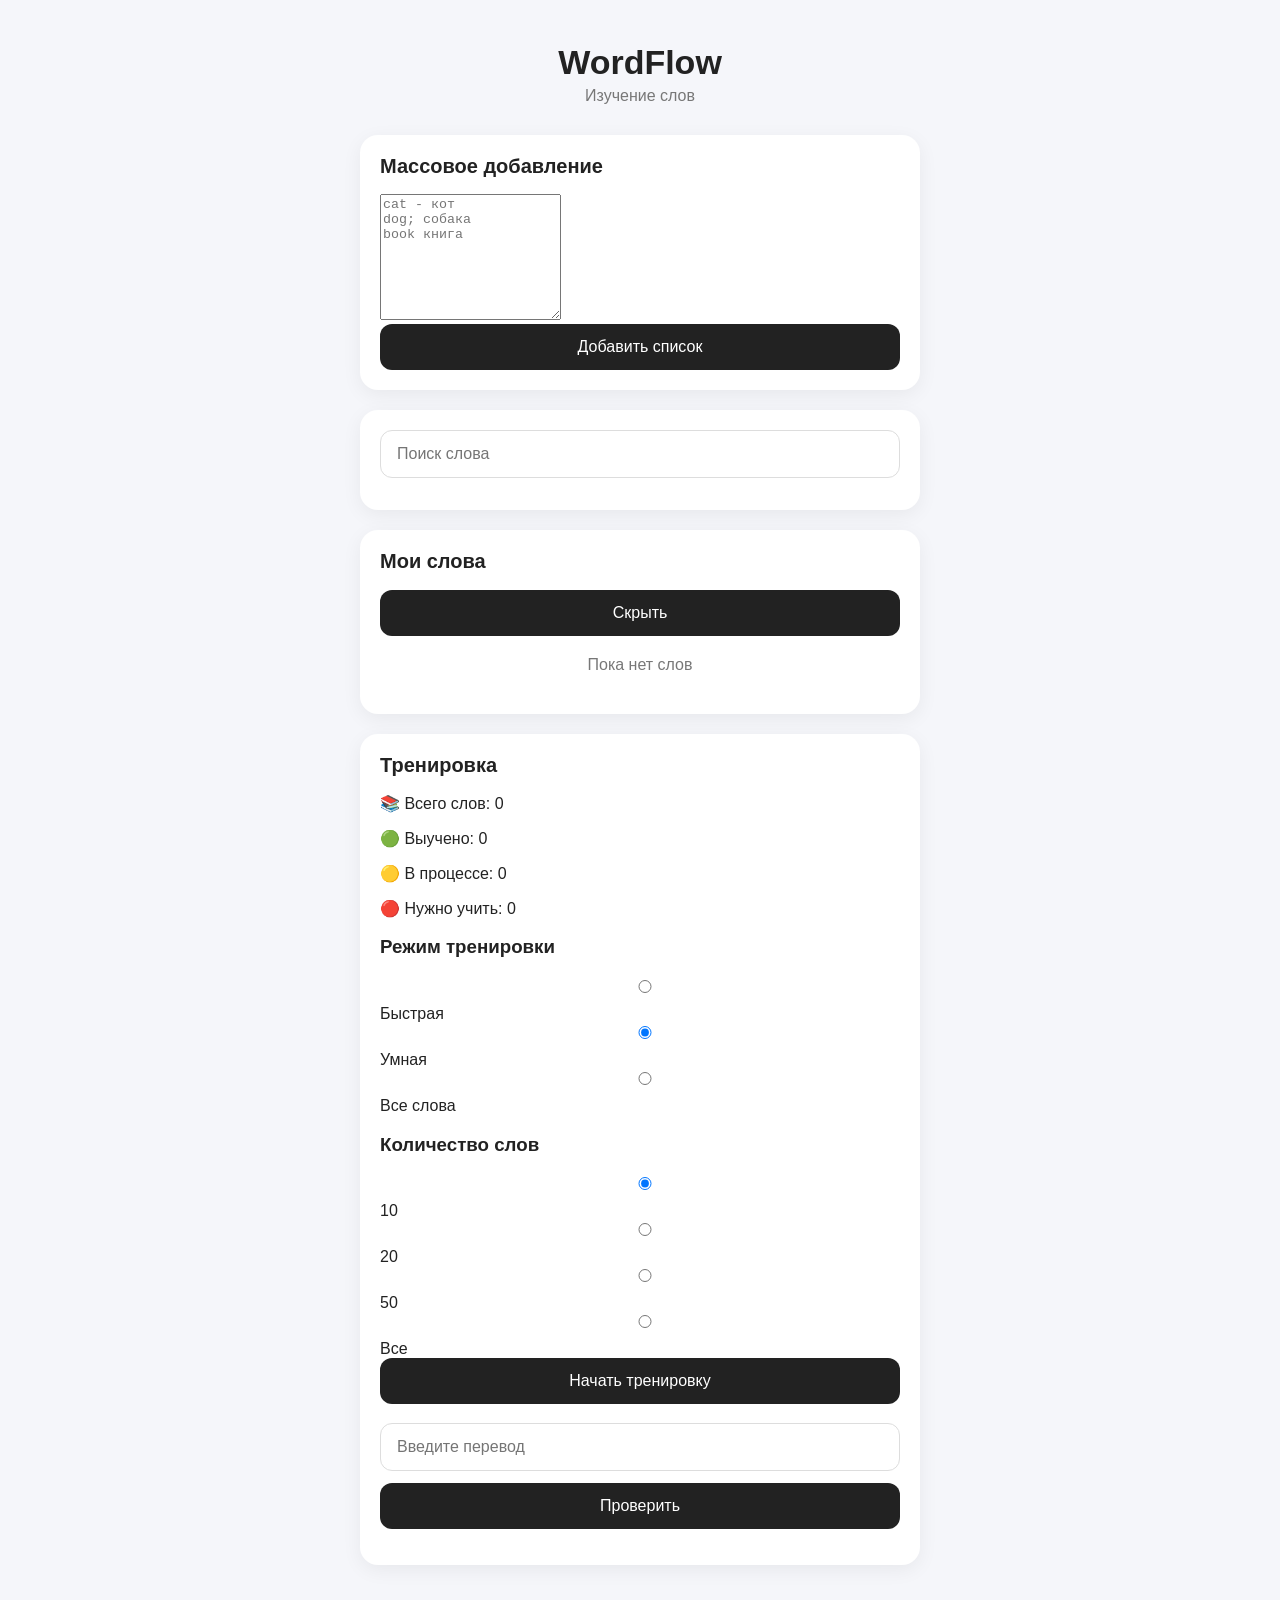
==== v2/index.html @ bb797ace "Update index.html" ====
<!DOCTYPE html>
<html lang="ru">

<head>

<meta charset="UTF-8">

<meta name="viewport" content="width=device-width, initial-scale=1.0">

<title>WordFlow</title>

<link rel="stylesheet" href="style.css">

</head>


<body>


<div class="app">


<header>

<h1>WordFlow</h1>

<p>Изучение слов</p>

</header>





<section class="bulk-add">

<h2>Массовое добавление</h2>

<textarea
    id="bulkInput"
    rows="8"
    placeholder="cat - кот
dog; собака
book книга"
></textarea>

<button id="bulkAddButton">
    Добавить список
</button>

</section>

<section 
    class="edit-word"
    id="editWordSection"
    style="display:none;"
>

<h2>Изменить слово</h2>

<input
id="editEnglishInput"
type="text"
placeholder="English"
/>


<input
id="editRussianInput"
type="text"
placeholder="Русский"
/>


<button id="saveEditButton">
    Сохранить
</button>


<button id="cancelEditButton">
    Отмена
</button>


</section>
    
<section class="search">


<input
id="searchInput"
type="text"
placeholder="Поиск слова"
/>


</section>




<section class="words">


<h2>
Мои слова
</h2>

<button id="toggleWordsButton">
    Скрыть
</button>
    
<div id="wordsList">

</div>


</section>
  <section class="training">


<h2>
Тренировка
</h2>
      <div id="wordsStats">


<p>
📚 Всего слов:
<span id="totalWords">
0
</span>
</p>


<p>
🟢 Выучено:
<span id="learnedWords">
0
</span>
</p>


<p>
🟡 В процессе:
<span id="learningWords">
0
</span>
</p>


<p>
🔴 Нужно учить:
<span id="newWords">
0
</span>
</p>


</div>

<div class="training-settings">


<h3>
Режим тренировки
</h3>


<label>
<input
type="radio"
name="trainingMode"
value="quick"
>
Быстрая
</label>


<label>
<input
type="radio"
name="trainingMode"
value="smart"
checked
>
Умная
</label>


<label>
<input
type="radio"
name="trainingMode"
value="all"
>
Все слова
</label>


<h3>
Количество слов
</h3>


<label>
<input
type="radio"
name="trainingCount"
value="10"
checked
>
10
</label>


<label>
<input
type="radio"
name="trainingCount"
value="20"
>
20
</label>


<label>
<input
type="radio"
name="trainingCount"
value="50"
>
50
</label>


<label>
<input
type="radio"
name="trainingCount"
value="all"
>
Все
</label>


</div>

<button id="startTrainingButton">
Начать тренировку
</button>



<div id="trainingArea">


<h3 id="wordElement">

</h3>



<input
id="answerInput"
type="text"
placeholder="Введите перевод"
/>



<button id="checkButton">
Проверить
</button>



<p id="resultElement">

</p>


</div>


</section>


</div>



<script src="js/model.js"></script>

<script src="js/storage.js"></script>

<script src="js/words.js"></script>

<script src="js/algorithm.js"></script>

<script src="js/training.js"></script>

<script src="js/app.js"></script>






</body>

</html>

document
    .getElementById(
        "startTrainingButton"
    )
    .addEventListener(
        "click",
        startTraining
    );


checkButton.addEventListener(
    "click",
    checkAnswer
);
---- v2/style.css ----
/*
WordFlow
style.css
*/

* {
    box-sizing: border-box;
}


body {

    margin: 0;

    padding: 0;

    font-family:
        -apple-system,
        BlinkMacSystemFont,
        "Segoe UI",
        sans-serif;

    background: #f5f6fa;

    color: #222;

}



.app {

    max-width: 600px;

    margin: 0 auto;

    padding: 20px;

}



header {

    text-align: center;

    margin-bottom: 30px;

}


header h1 {

    margin-bottom: 5px;

    font-size: 34px;

}


header p {

    margin-top: 0;

    color: #777;

}





section {

    background: white;

    border-radius: 18px;

    padding: 20px;

    margin-bottom: 20px;

    box-shadow:
        0 5px 20px rgba(0,0,0,0.06);

}




h2 {

    margin-top: 0;

    font-size: 20px;

}




input {

    width: 100%;

    padding: 14px 16px;

    margin-bottom: 12px;

    border-radius: 12px;

    border:

        1px solid #ddd;

    font-size: 16px;

    outline: none;

}



input:focus {

    border-color: #777;

}




button {

    width: 100%;

    padding: 14px;

    border: none;

    border-radius: 12px;

    background: #222;

    color: white;

    font-size: 16px;

    cursor: pointer;

}



button:active {

    transform: scale(0.98);

}




.word-card {

    display: flex;

    justify-content: space-between;

    align-items: center;

    padding: 15px;

    border-radius: 14px;

    background: #f7f7f7;

    margin-bottom: 10px;

}



.word-text {

    display: flex;

    flex-direction: column;

    gap: 5px;

}


.word-text .english {

    font-weight: 600;

}


.word-text .russian {

    color: #666;

}



.word-actions button {

    width: auto;

    padding:

        8px 12px;

    margin-left: 5px;

    background:

        #ddd;

    color:

        #222;

    font-size:

        14px;

}



.empty {

    text-align:

        center;

    color:

        #777;

    padding:

        20px;

}



/* мобильная адаптация */

@media(max-width:600px){

    .app{

        padding:15px;

    }


    header h1{

        font-size:28px;

    }

}
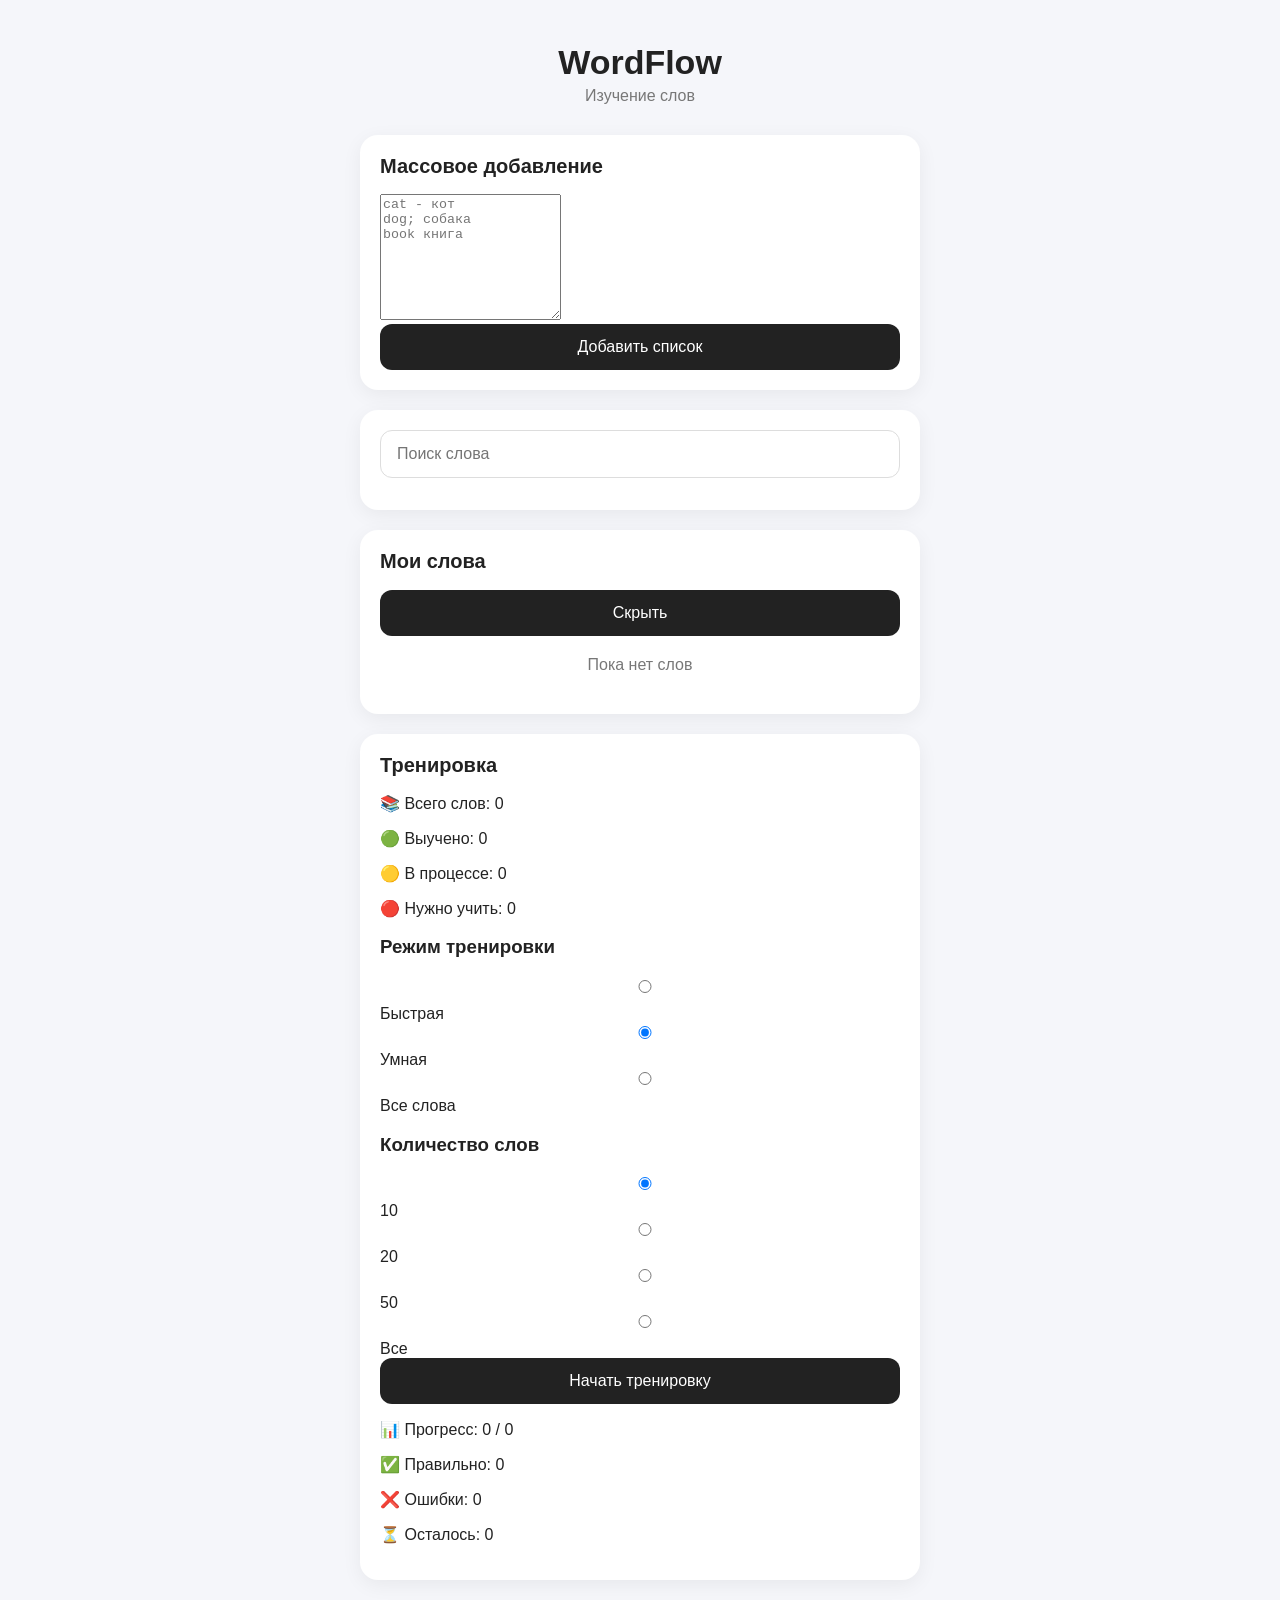
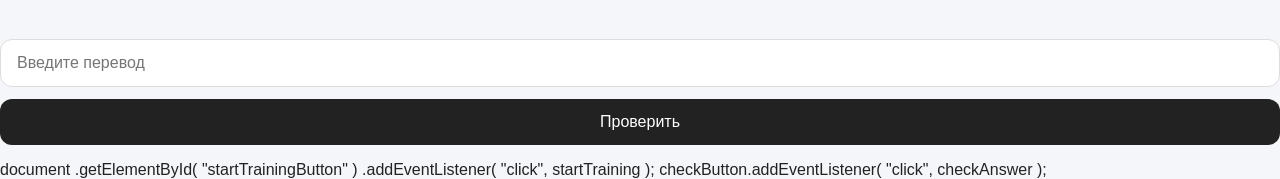
==== commit c4df54ea: "Update index.html" ====
--- a/v2/index.html
+++ b/v2/index.html
@@ -250,6 +250,43 @@
 Начать тренировку
 </button>
 
+<p>
+📊 Прогресс:
+<span id="trainingCurrent">
+0
+</span>
+/
+<span id="trainingTotal">
+0
+</span>
+</p>
+
+
+<p>
+✅ Правильно:
+<span id="trainingCorrect">
+0
+</span>
+</p>
+
+
+<p>
+❌ Ошибки:
+<span id="trainingWrong">
+0
+</span>
+</p>
+
+
+<p>
+⏳ Осталось:
+<span id="trainingLeft">
+0
+</span>
+</p>
+
+
+</div>
 
 
 <div id="trainingArea">
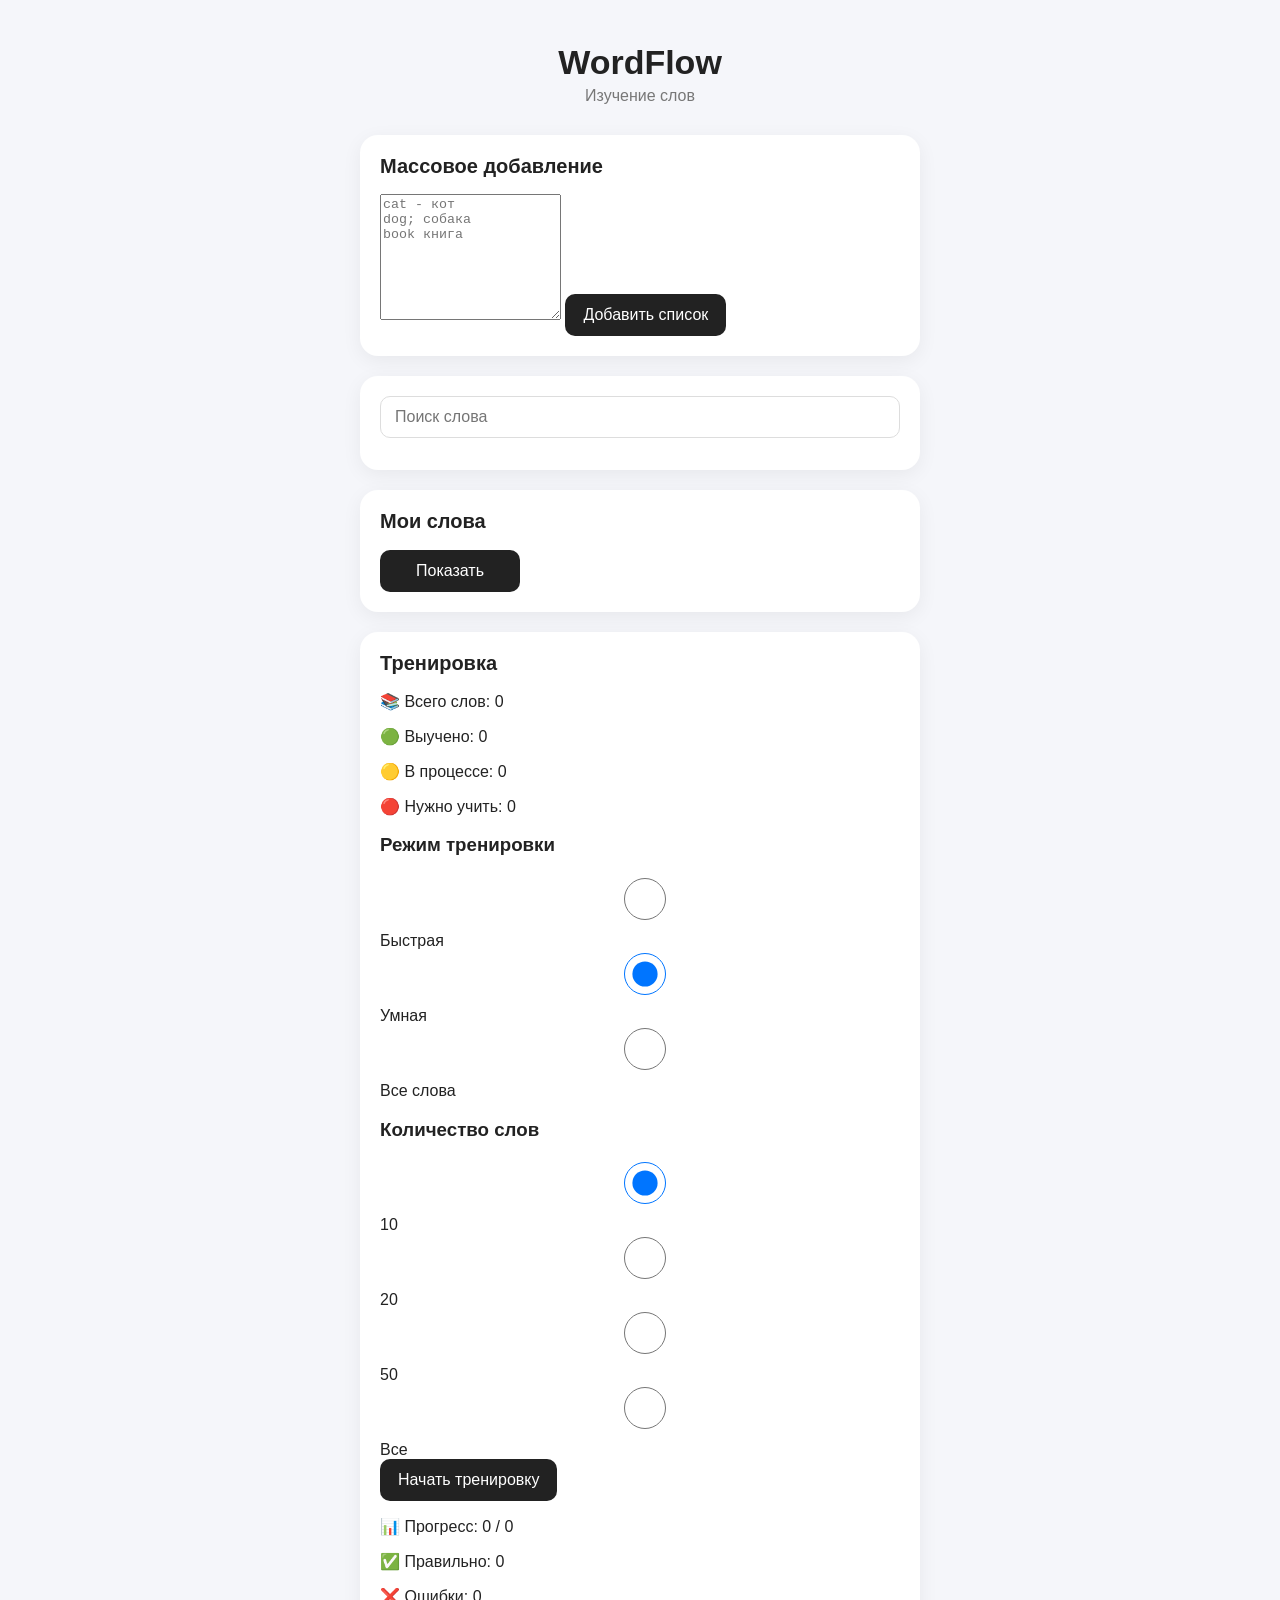
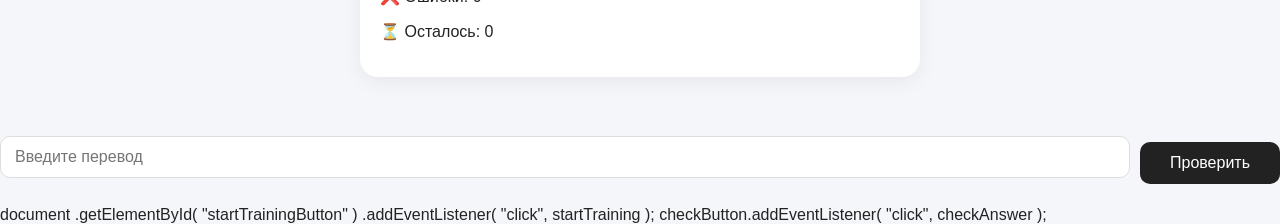
==== commit 7cdaa39e: "Update index.html" ====
--- a/v2/index.html
+++ b/v2/index.html
@@ -298,6 +298,9 @@
 
 
 
+<div class="training-answer">
+
+
 <input
 id="answerInput"
 type="text"
@@ -309,6 +312,9 @@
 <button id="checkButton">
 Проверить
 </button>
+
+
+</div>
 
 
 
--- a/v2/style.css
+++ b/v2/style.css
@@ -103,20 +103,23 @@
 
     width: 100%;
 
-    padding: 14px 16px;
+    height: 42px;
+
+    padding: 0 14px;
 
     margin-bottom: 12px;
 
-    border-radius: 12px;
+    border-radius: 10px;
 
     border:
-
         1px solid #ddd;
 
     font-size: 16px;
 
     outline: none;
 
+    box-sizing: border-box;
+
 }
 
 
@@ -132,13 +135,17 @@
 
 button {
 
-    width: 100%;
-
-    padding: 14px;
+    width: auto;
+
+    min-width: 140px;
+
+    height: 42px;
+
+    padding: 0 18px;
 
     border: none;
 
-    border-radius: 12px;
+    border-radius: 10px;
 
     background: #222;
 
@@ -269,3 +276,31 @@
     }
 
 }
+
+.training-answer {
+
+    display: flex;
+
+    gap: 10px;
+
+    align-items: center;
+
+}
+
+
+#answerInput {
+
+    flex: 1;
+
+    width: auto;
+
+}
+
+
+#checkButton {
+
+    width: 140px;
+
+    flex-shrink: 0;
+
+}
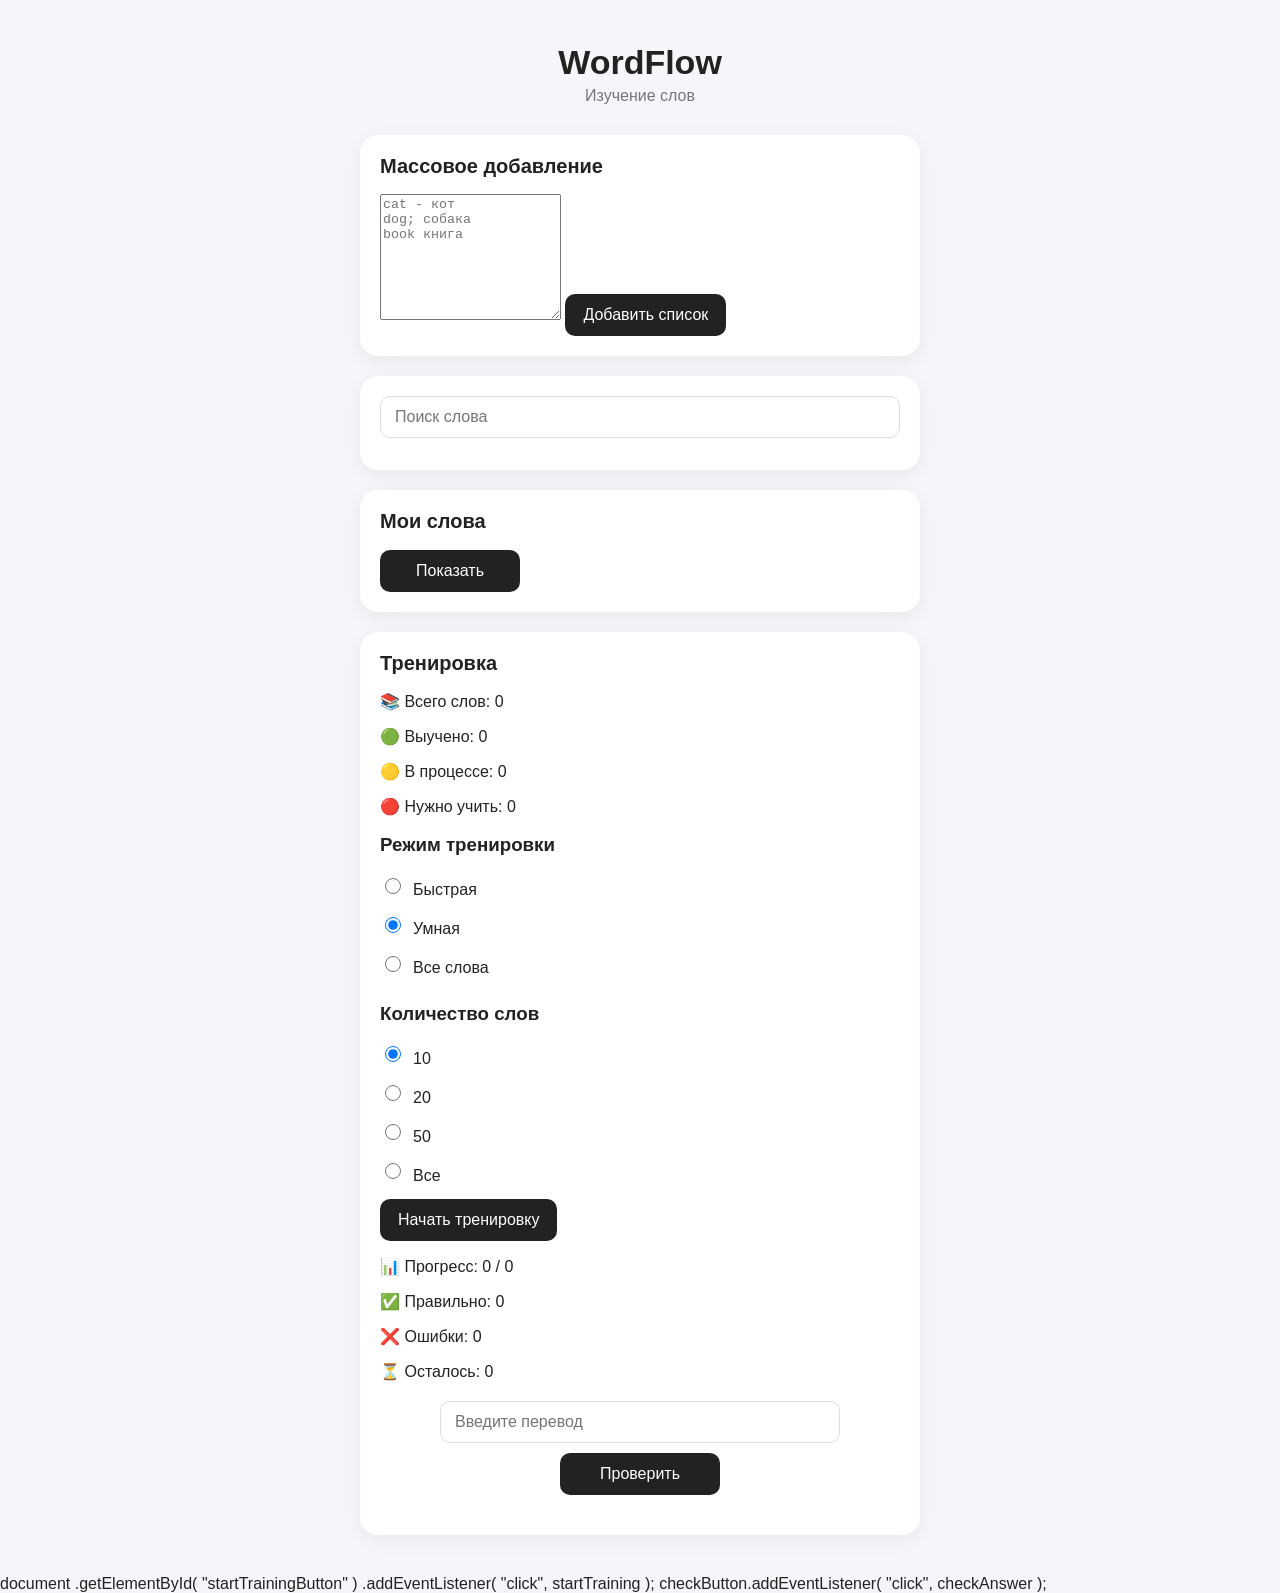
==== commit ffc2b453: "Update index.html" ====
--- a/v2/index.html
+++ b/v2/index.html
@@ -286,7 +286,6 @@
 </p>
 
 
-</div>
 
 
 <div id="trainingArea">
@@ -296,9 +295,6 @@
 
 </h3>
 
-
-
-<div class="training-answer">
 
 
 <input
@@ -307,15 +303,9 @@
 placeholder="Введите перевод"
 />
 
-
-
 <button id="checkButton">
 Проверить
 </button>
-
-
-</div>
-
 
 
 <p id="resultElement">
--- a/v2/style.css
+++ b/v2/style.css
@@ -135,172 +135,276 @@
 
 button {
 
+    min-width:140px;
+
+    height:42px;
+
+    padding:0 18px;
+
+    border:none;
+
+    border-radius:10px;
+
+    background:#222;
+
+    color:white;
+
+    font-size:16px;
+
+    cursor:pointer;
+
+}
+
+
+
+button:active {
+
+    transform: scale(0.98);
+
+}
+
+
+
+
+.word-card {
+
+    display:flex;
+
+    justify-content:space-between;
+
+    align-items:center;
+
+    padding:15px;
+
+    border-radius:14px;
+
+    background:#f7f7f7;
+
+    margin-bottom:10px;
+
+}
+
+
+
+.word-text {
+
+    flex-direction: column;
+
+    gap: 5px;
+
+}
+
+
+.word-text .english {
+
+    font-weight: 600;
+
+}
+
+
+.word-text .russian {
+
+    color: #666;
+
+}
+
+
+
+.word-actions button {
+
     width: auto;
 
-    min-width: 140px;
+    padding:
+
+        8px 12px;
+
+    margin-left: 5px;
+
+    background:
+
+        #ddd;
+
+    color:
+
+        #222;
+
+    font-size:
+
+        14px;
+
+}
+
+
+
+.empty {
+
+    text-align:
+
+        center;
+
+    color:
+
+        #777;
+
+    padding:
+
+        20px;
+
+}
+
+
+
+/* мобильная адаптация */
+
+@media(max-width:600px){
+
+    .app{
+
+        padding:15px;
+
+    }
+
+
+    header h1{
+
+        font-size:28px;
+
+    }
+
+}
+
+
+
+
+#checkButton {
+
+    display: block;
+
+    width: 160px;
+
+    height:42px;
+
+    margin: 10px auto;
+
+}
+
+.training-settings input[type="radio"] {
+
+    width: 16px;
+
+    height: 16px;
+
+    margin-right: 6px;
+
+}
+
+
+.training-settings label {
+
+    display: flex;
+
+    align-items: center;
+
+    gap: 6px;
+
+    font-size: 16px;
+
+    margin-bottom: 8px;
+
+}
+
+#trainingArea {
+
+    max-width: 400px;
+
+}
+
+
+
+#trainingArea {
+
+    max-width: 400px;
+
+    margin: 20px auto;
+
+    text-align: center;
+
+}
+
+
+#answerInput {
+
+    display: block;
+
+    width: 100%;
+
+    max-width: 400px;
 
     height: 42px;
 
-    padding: 0 18px;
-
-    border: none;
-
-    border-radius: 10px;
-
-    background: #222;
-
-    color: white;
-
-    font-size: 16px;
-
-    cursor: pointer;
-
-}
-
-
-
-button:active {
-
-    transform: scale(0.98);
-
-}
-
-
-
-
-.word-card {
-
-    display: flex;
-
-    justify-content: space-between;
-
-    align-items: center;
-
-    padding: 15px;
-
-    border-radius: 14px;
-
-    background: #f7f7f7;
-
-    margin-bottom: 10px;
-
-}
-
-
-
-.word-text {
-
-    display: flex;
-
-    flex-direction: column;
-
-    gap: 5px;
-
-}
-
-
-.word-text .english {
-
-    font-weight: 600;
-
-}
-
-
-.word-text .russian {
-
-    color: #666;
-
-}
-
-
-
-.word-actions button {
-
-    width: auto;
-
-    padding:
-
-        8px 12px;
-
-    margin-left: 5px;
-
-    background:
-
-        #ddd;
-
-    color:
-
-        #222;
-
-    font-size:
-
-        14px;
-
-}
-
-
-
-.empty {
-
-    text-align:
-
-        center;
-
-    color:
-
-        #777;
-
-    padding:
-
-        20px;
-
-}
-
-
-
-/* мобильная адаптация */
-
-@media(max-width:600px){
-
-    .app{
-
-        padding:15px;
-
-    }
-
-
-    header h1{
-
-        font-size:28px;
-
-    }
-
-}
-
-.training-answer {
-
-    display: flex;
-
-    gap: 10px;
-
-    align-items: center;
-
-}
-
-
-#answerInput {
-
-    flex: 1;
-
-    width: auto;
-
-}
-
-
-#checkButton {
-
-    width: 140px;
-
-    flex-shrink: 0;
-
-}
+    margin: 10px auto;
+
+    box-sizing: border-box;
+
+}
+
+
+
+.add-word button {
+
+    display: block;
+
+    margin: 10px auto;
+
+}
+
+
+.add-word input {
+
+    display:block;
+
+    width:100%;
+
+}
+
+#addWordButton {
+
+    display: block;
+
+    margin: 10px auto;
+
+}
+
+
+#englishInput,
+#russianInput {
+
+    display: block;
+
+    width: 100%;
+
+    box-sizing: border-box;
+
+}
+
+
+
+#addWordButton {
+
+    display: block !important;
+
+    width: 160px;
+
+    margin: 15px auto 0;
+
+}
+
+
+#englishInput,
+#russianInput {
+
+    display: block;
+
+    width: 100%;
+
+}
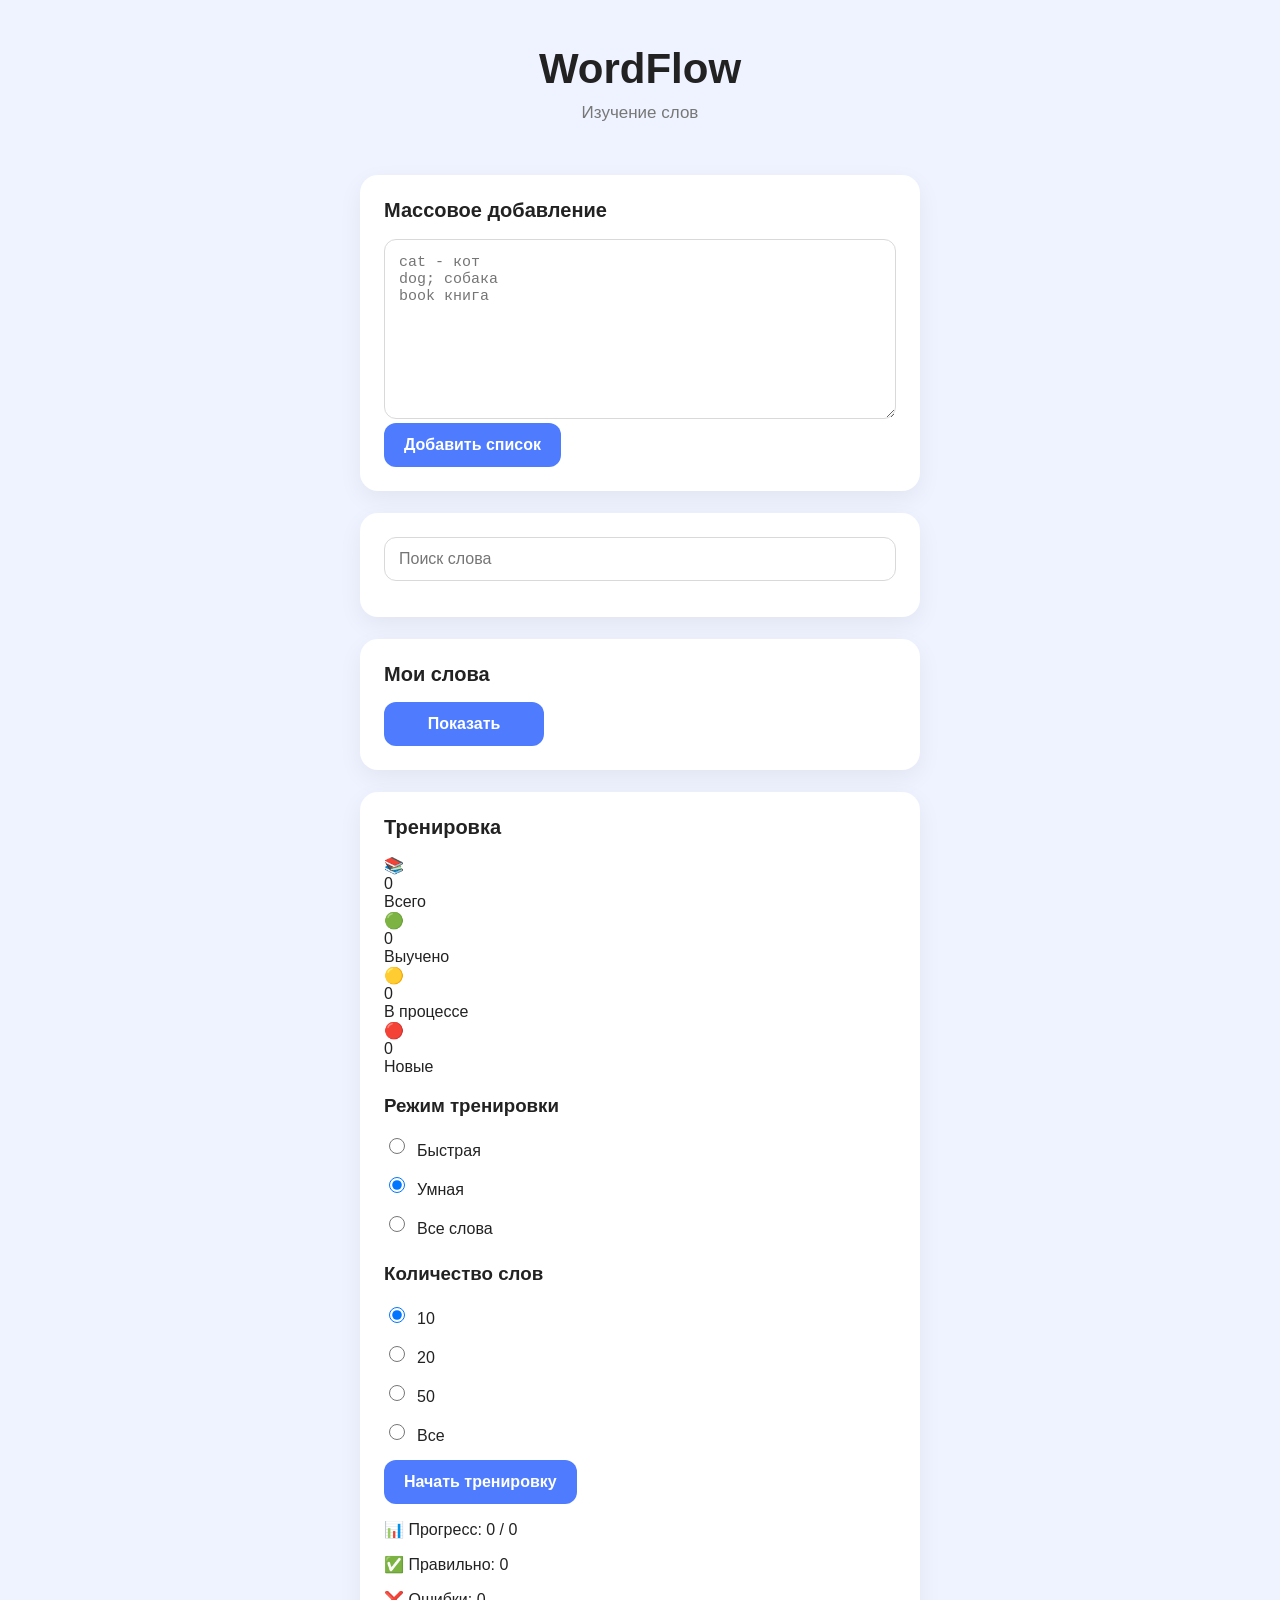
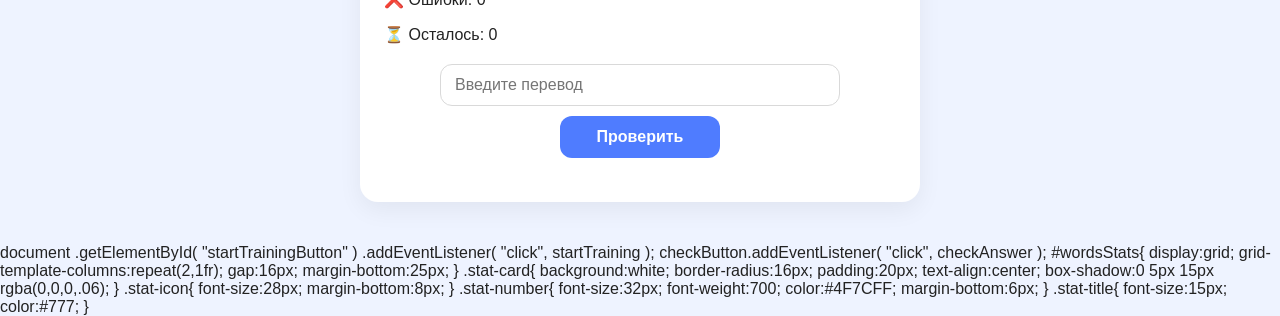
==== commit 43bf5b11: "Update index.html" ====
--- a/v2/index.html
+++ b/v2/index.html
@@ -122,43 +122,81 @@
 <h2>
 Тренировка
 </h2>
-      <div id="wordsStats">
-
-
-<p>
-📚 Всего слов:
-<span id="totalWords">
-0
-</span>
-</p>
-
-
-<p>
-🟢 Выучено:
-<span id="learnedWords">
-0
-</span>
-</p>
-
-
-<p>
-🟡 В процессе:
-<span id="learningWords">
-0
-</span>
-</p>
-
-
-<p>
-🔴 Нужно учить:
-<span id="newWords">
-0
-</span>
-</p>
-
-
-</div>
-
+<div id="wordsStats">
+
+<div class="stat-card">
+
+<div class="stat-icon">📚</div>
+
+<div
+class="stat-number"
+id="totalWords"
+>
+0
+</div>
+
+<div class="stat-title">
+Всего
+</div>
+
+</div>
+
+
+<div class="stat-card">
+
+<div class="stat-icon">🟢</div>
+
+<div
+class="stat-number"
+id="learnedWords"
+>
+0
+</div>
+
+<div class="stat-title">
+Выучено
+</div>
+
+</div>
+
+
+<div class="stat-card">
+
+<div class="stat-icon">🟡</div>
+
+<div
+class="stat-number"
+id="learningWords"
+>
+0
+</div>
+
+<div class="stat-title">
+В процессе
+</div>
+
+</div>
+
+
+<div class="stat-card">
+
+<div class="stat-icon">🔴</div>
+
+<div
+class="stat-number"
+id="newWords"
+>
+0
+</div>
+
+<div class="stat-title">
+Новые
+</div>
+
+</div>
+
+</div>
+      
 <div class="training-settings">
 
 
@@ -358,3 +396,57 @@
     "click",
     checkAnswer
 );
+
+#wordsStats{
+
+display:grid;
+
+grid-template-columns:repeat(2,1fr);
+
+gap:16px;
+
+margin-bottom:25px;
+
+}
+
+.stat-card{
+
+background:white;
+
+border-radius:16px;
+
+padding:20px;
+
+text-align:center;
+
+box-shadow:0 5px 15px rgba(0,0,0,.06);
+
+}
+
+.stat-icon{
+
+font-size:28px;
+
+margin-bottom:8px;
+
+}
+
+.stat-number{
+
+font-size:32px;
+
+font-weight:700;
+
+color:#4F7CFF;
+
+margin-bottom:6px;
+
+}
+
+.stat-title{
+
+font-size:15px;
+
+color:#777;
+
+}
--- a/v2/style.css
+++ b/v2/style.css
@@ -20,7 +20,7 @@
         "Segoe UI",
         sans-serif;
 
-    background: #f5f6fa;
+    background: #eef3ff;
 
     color: #222;
 
@@ -44,54 +44,59 @@
 
     text-align: center;
 
-    margin-bottom: 30px;
+    padding: 25px 0 35px;
 
 }
 
 
 header h1 {
 
-    margin-bottom: 5px;
-
-    font-size: 34px;
+    margin: 0;
+
+    font-size: 42px;
+
+    font-weight: 700;
+
+    color: #222;
 
 }
 
 
 header p {
 
+    margin-top: 10px;
+
+    font-size: 17px;
+
+    color: #777;
+
+}
+
+
+
+
+
+section {
+
+    background: white;
+
+    border-radius: 18px;
+
+    padding: 24px;
+
+    margin-bottom: 22px;
+
+    box-shadow: 0 8px 25px rgba(0,0,0,.06);
+
+}
+
+
+
+
+h2 {
+
     margin-top: 0;
 
-    color: #777;
-
-}
-
-
-
-
-
-section {
-
-    background: white;
-
-    border-radius: 18px;
-
-    padding: 20px;
-
-    margin-bottom: 20px;
-
-    box-shadow:
-        0 5px 20px rgba(0,0,0,0.06);
-
-}
-
-
-
-
-h2 {
-
-    margin-top: 0;
-
     font-size: 20px;
 
 }
@@ -103,22 +108,19 @@
 
     width: 100%;
 
-    height: 42px;
+    height: 44px;
 
     padding: 0 14px;
 
     margin-bottom: 12px;
 
-    border-radius: 10px;
-
-    border:
-        1px solid #ddd;
+    border-radius: 12px;
+
+    border: 1px solid #d9d9d9;
 
     font-size: 16px;
 
-    outline: none;
-
-    box-sizing: border-box;
+    transition: .2s;
 
 }
 
@@ -126,40 +128,54 @@
 
 input:focus {
 
-    border-color: #777;
-
-}
-
+    border-color: #4F7CFF;
+
+    box-shadow: 0 0 0 3px rgba(79,124,255,.15);
+
+}
 
 
 
 button {
 
-    min-width:140px;
-
-    height:42px;
-
-    padding:0 18px;
-
-    border:none;
-
-    border-radius:10px;
-
-    background:#222;
-
-    color:white;
-
-    font-size:16px;
-
-    cursor:pointer;
-
-}
-
+    width: auto;
+
+    min-width: 160px;
+
+    height: 44px;
+
+    padding: 0 20px;
+
+    border: none;
+
+    border-radius: 12px;
+
+    background: #4F7CFF;
+
+    color: white;
+
+    font-size: 16px;
+
+    font-weight: 600;
+
+    cursor: pointer;
+
+    transition: .2s;
+
+}
+
+
+
+button:hover {
+
+    background: #3E69E8;
+
+}
 
 
 button:active {
 
-    transform: scale(0.98);
+    transform: scale(.97);
 
 }
 
@@ -408,3 +424,31 @@
     width: 100%;
 
 }
+
+textarea {
+
+    width: 100%;
+
+    min-height: 180px;
+
+    padding: 14px;
+
+    border-radius: 12px;
+
+    border: 1px solid #d9d9d9;
+
+    font-size: 15px;
+
+    resize: vertical;
+
+    transition: .2s;
+
+}
+
+textarea:focus {
+
+    border-color: #4F7CFF;
+
+    box-shadow: 0 0 0 3px rgba(79,124,255,.15);
+
+}
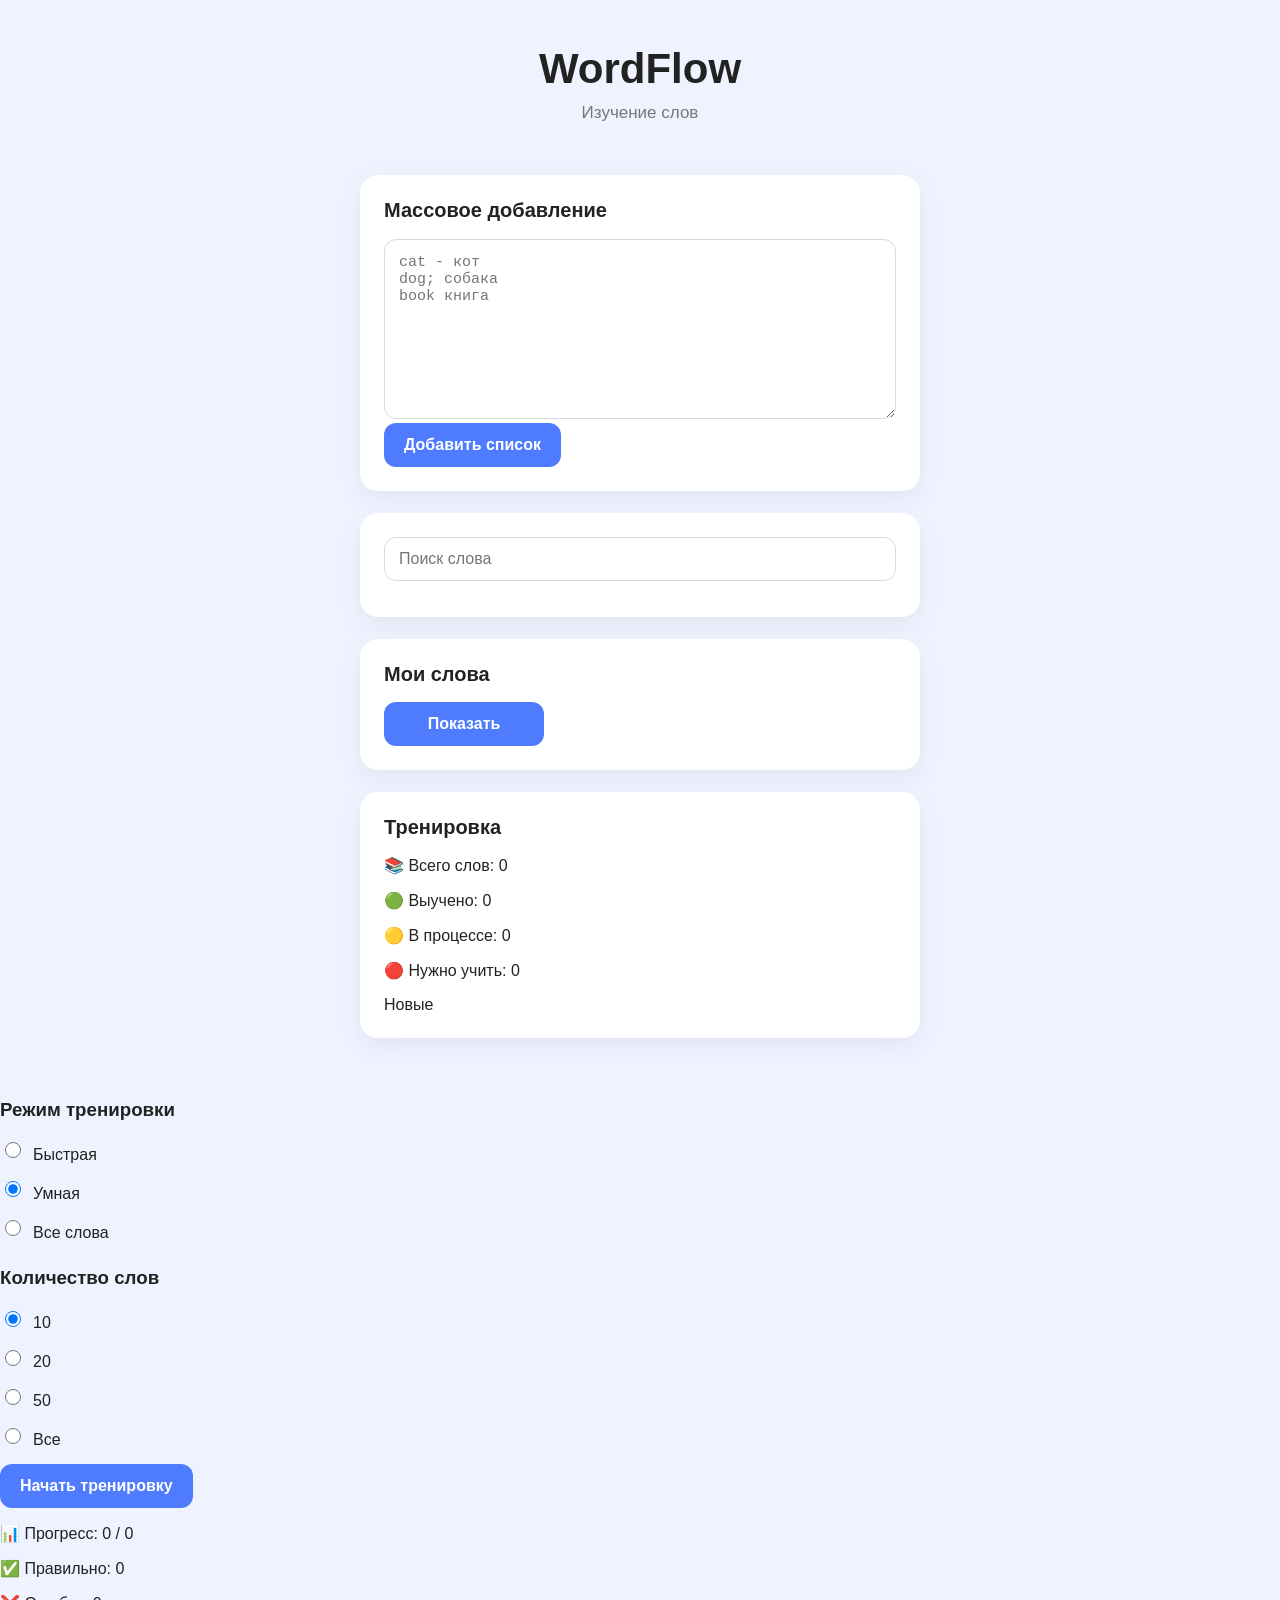
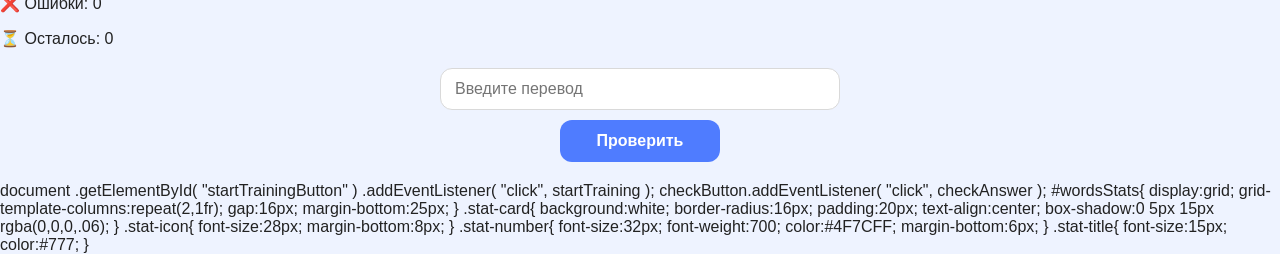
==== commit bf1a68c2: "Update index.html" ====
--- a/v2/index.html
+++ b/v2/index.html
@@ -123,72 +123,37 @@
 Тренировка
 </h2>
 <div id="wordsStats">
-
-<div class="stat-card">
-
-<div class="stat-icon">📚</div>
-
-<div
-class="stat-number"
-id="totalWords"
->
-0
-</div>
-
-<div class="stat-title">
-Всего
-</div>
-
-</div>
-
-
-<div class="stat-card">
-
-<div class="stat-icon">🟢</div>
-
-<div
-class="stat-number"
-id="learnedWords"
->
-0
-</div>
-
-<div class="stat-title">
-Выучено
-</div>
-
-</div>
-
-
-<div class="stat-card">
-
-<div class="stat-icon">🟡</div>
-
-<div
-class="stat-number"
-id="learningWords"
->
-0
-</div>
-
-<div class="stat-title">
-В процессе
-</div>
-
-</div>
-
-
-<div class="stat-card">
-
-<div class="stat-icon">🔴</div>
-
-<div
-class="stat-number"
-id="newWords"
->
-0
-</div>
-
+<div id="wordsStats">
+
+<p>
+📚 Всего слов:
+<span id="totalWords">
+0
+</span>
+</p>
+
+<p>
+🟢 Выучено:
+<span id="learnedWords">
+0
+</span>
+</p>
+
+<p>
+🟡 В процессе:
+<span id="learningWords">
+0
+</span>
+</p>
+
+<p>
+🔴 Нужно учить:
+<span id="newWords">
+0
+</span>
+</p>
+
+</div>
 <div class="stat-title">
 Новые
 </div>
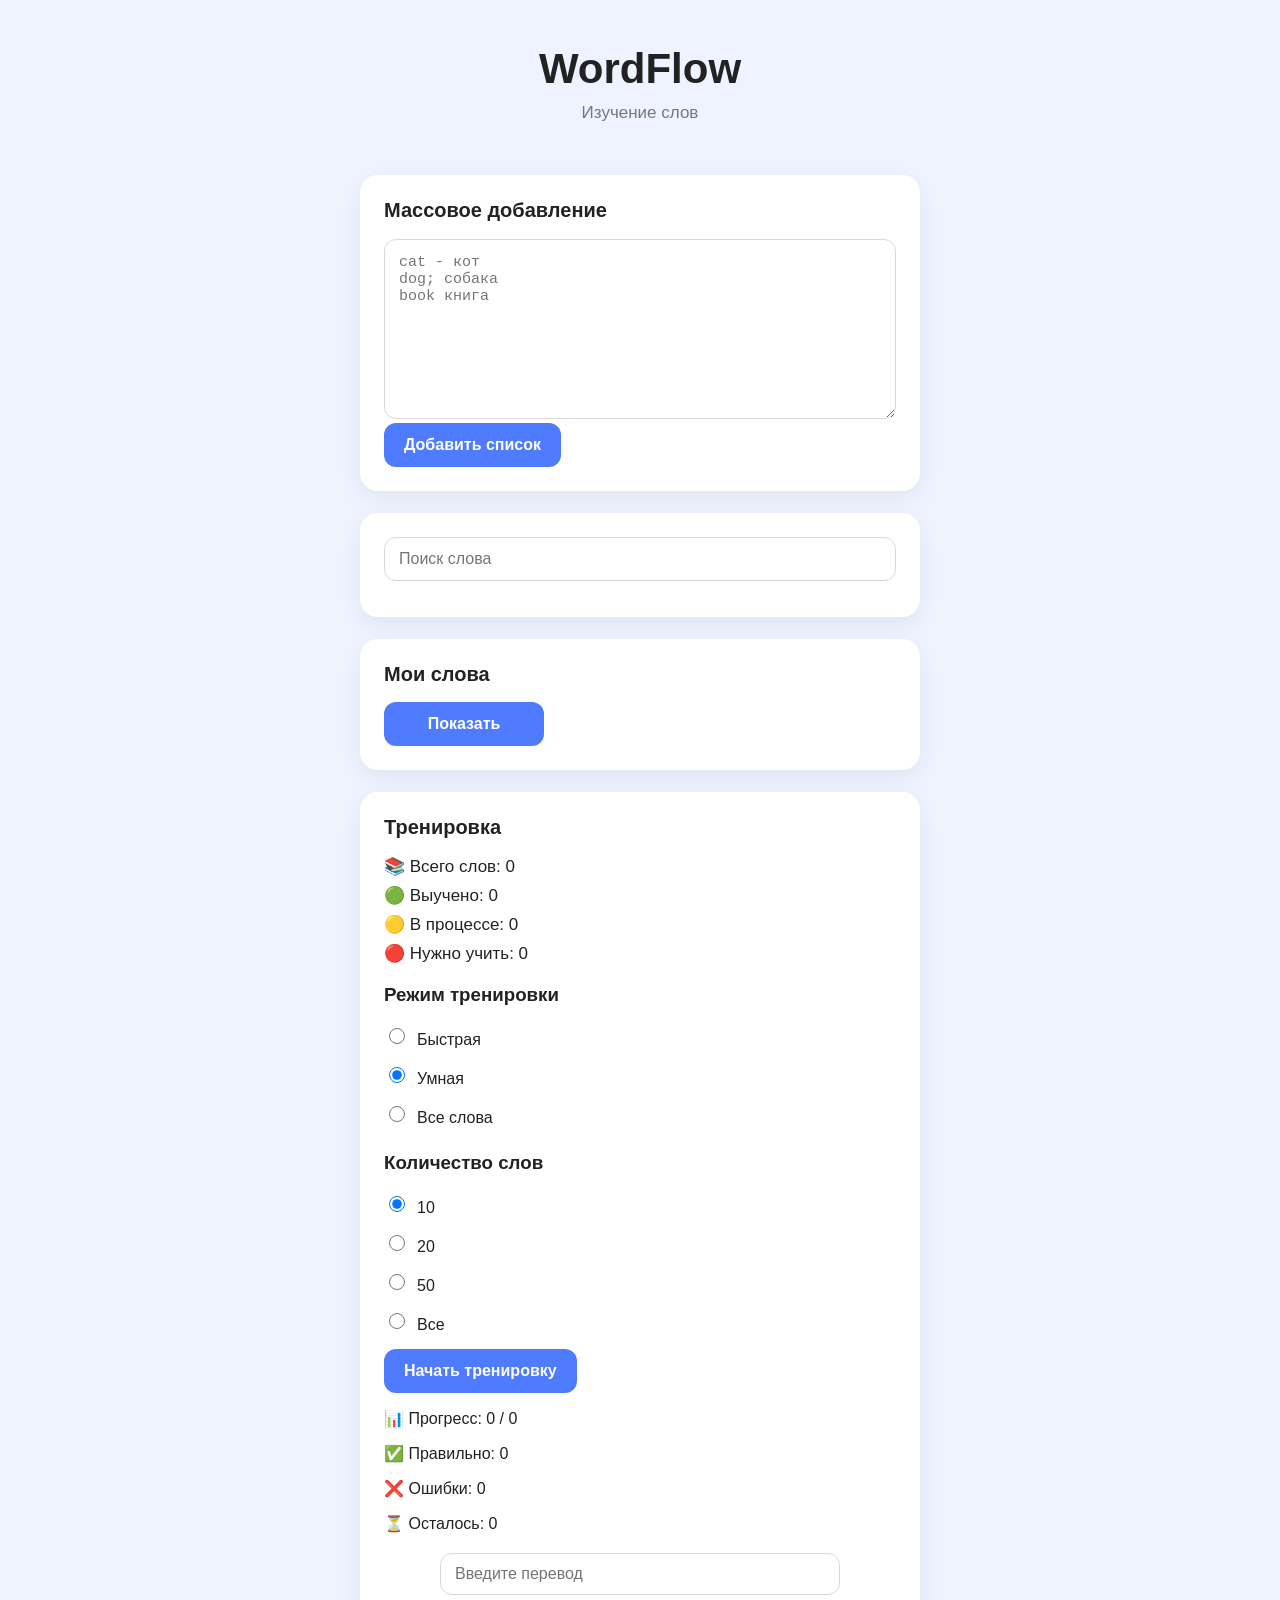
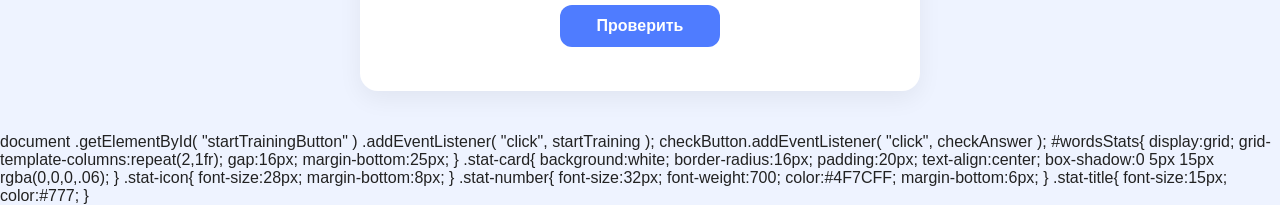
==== commit ef782773: "Update index.html" ====
--- a/v2/index.html
+++ b/v2/index.html
@@ -123,7 +123,6 @@
 Тренировка
 </h2>
 <div id="wordsStats">
-<div id="wordsStats">
 
 <p>
 📚 Всего слов:
@@ -153,15 +152,7 @@
 </span>
 </p>
 
-</div>
-<div class="stat-title">
-Новые
-</div>
-
-</div>
-
-</div>
-      
+</div>      
 <div class="training-settings">
 
 
--- a/v2/style.css
+++ b/v2/style.css
@@ -452,3 +452,19 @@
     box-shadow: 0 0 0 3px rgba(79,124,255,.15);
 
 }
+
+#wordsStats {
+
+    margin-bottom: 20px;
+
+}
+
+#wordsStats p {
+
+    margin: 8px 0;
+
+    font-size: 17px;
+
+    font-weight: 500;
+
+}
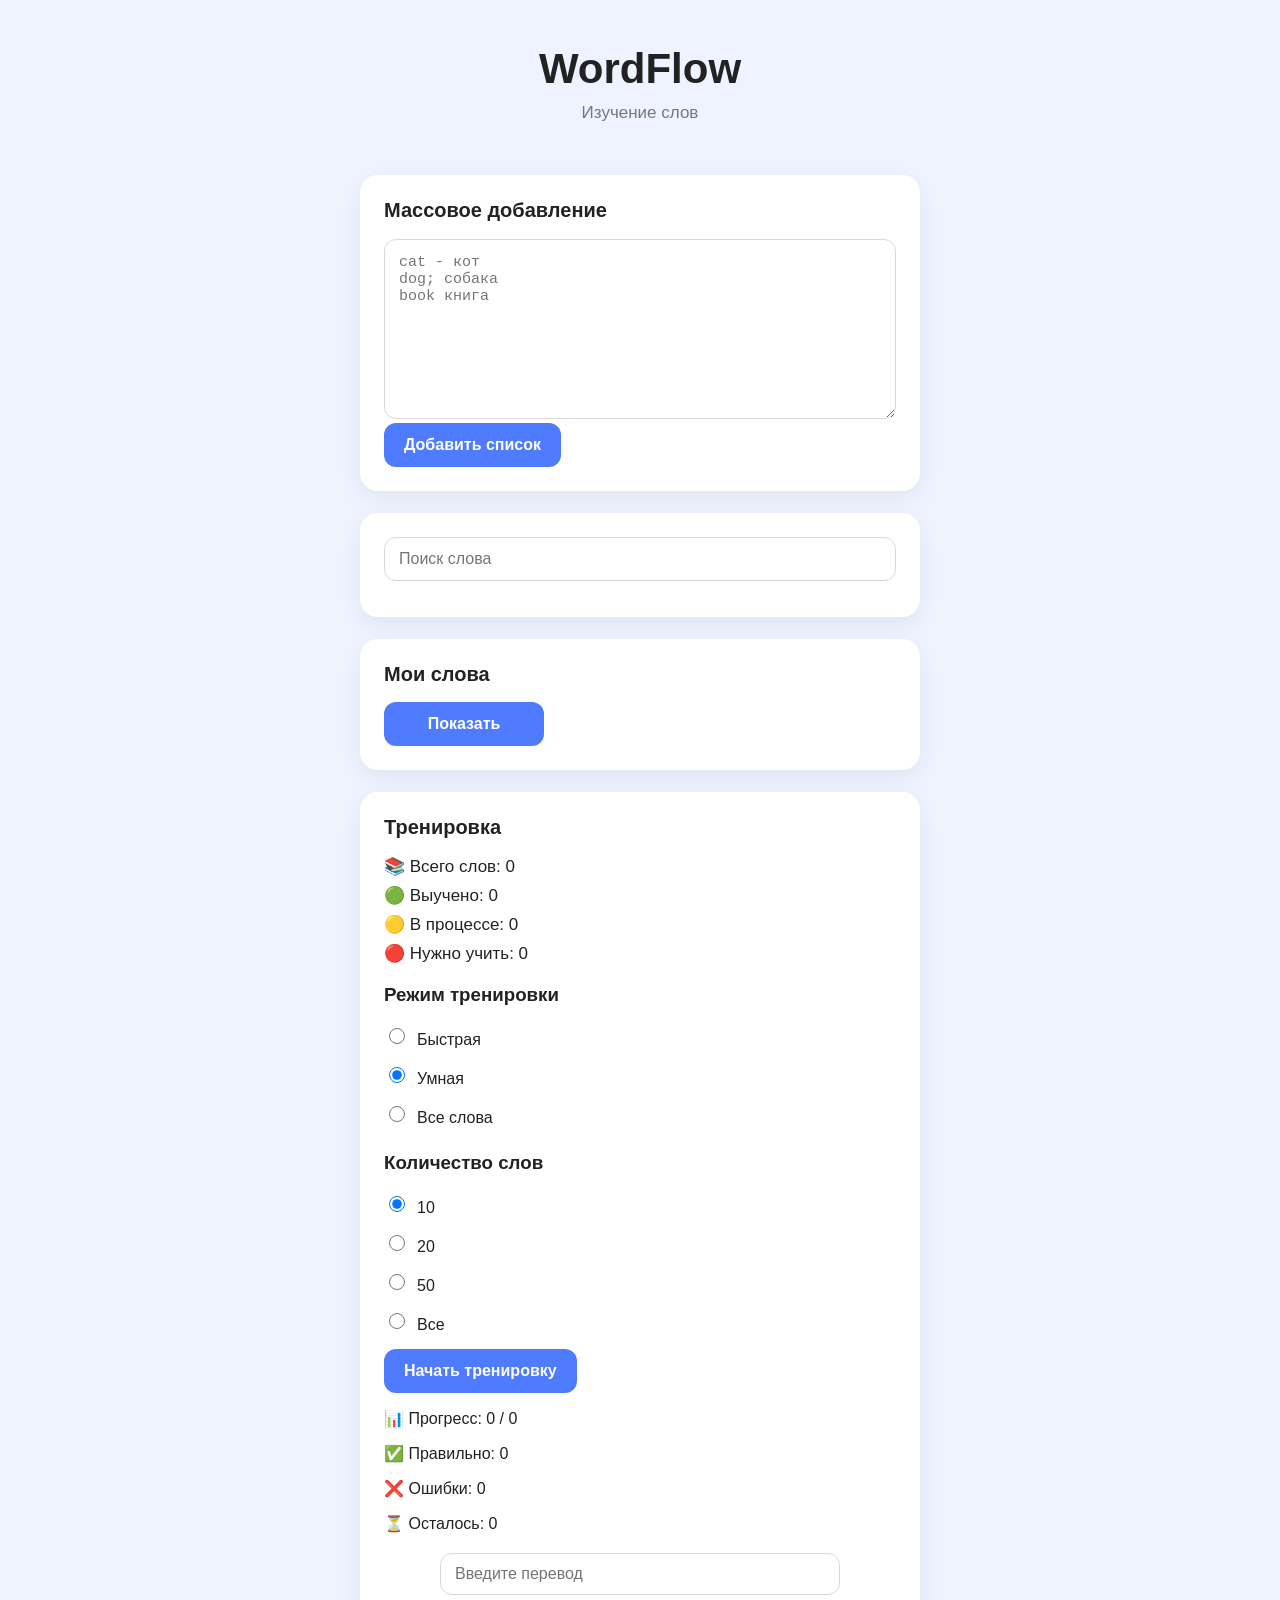
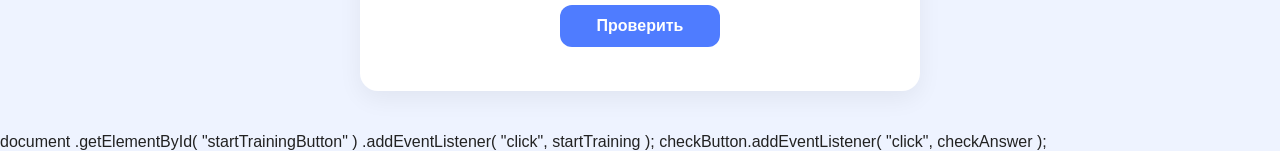
==== commit b60db821: "Update index.html" ====
--- a/v2/index.html
+++ b/v2/index.html
@@ -353,56 +353,3 @@
     checkAnswer
 );
 
-#wordsStats{
-
-display:grid;
-
-grid-template-columns:repeat(2,1fr);
-
-gap:16px;
-
-margin-bottom:25px;
-
-}
-
-.stat-card{
-
-background:white;
-
-border-radius:16px;
-
-padding:20px;
-
-text-align:center;
-
-box-shadow:0 5px 15px rgba(0,0,0,.06);
-
-}
-
-.stat-icon{
-
-font-size:28px;
-
-margin-bottom:8px;
-
-}
-
-.stat-number{
-
-font-size:32px;
-
-font-weight:700;
-
-color:#4F7CFF;
-
-margin-bottom:6px;
-
-}
-
-.stat-title{
-
-font-size:15px;
-
-color:#777;
-
-}
